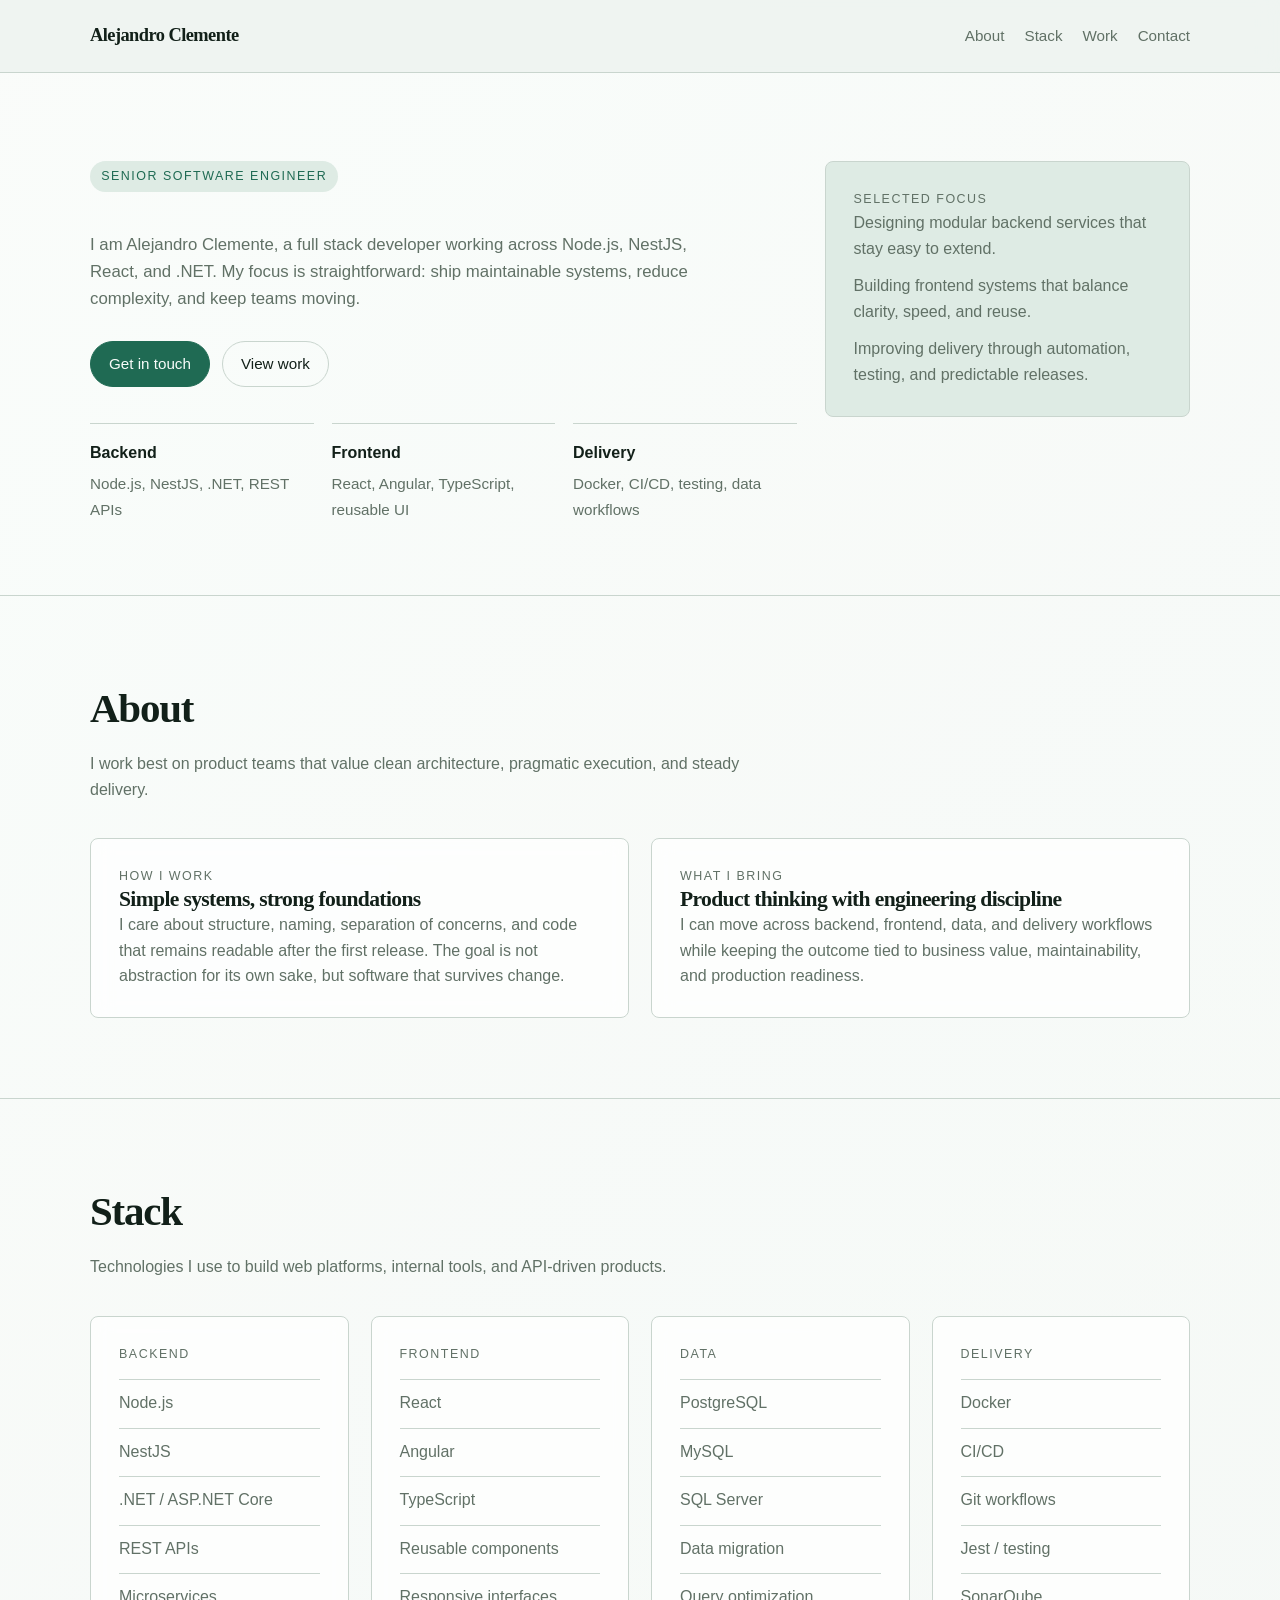
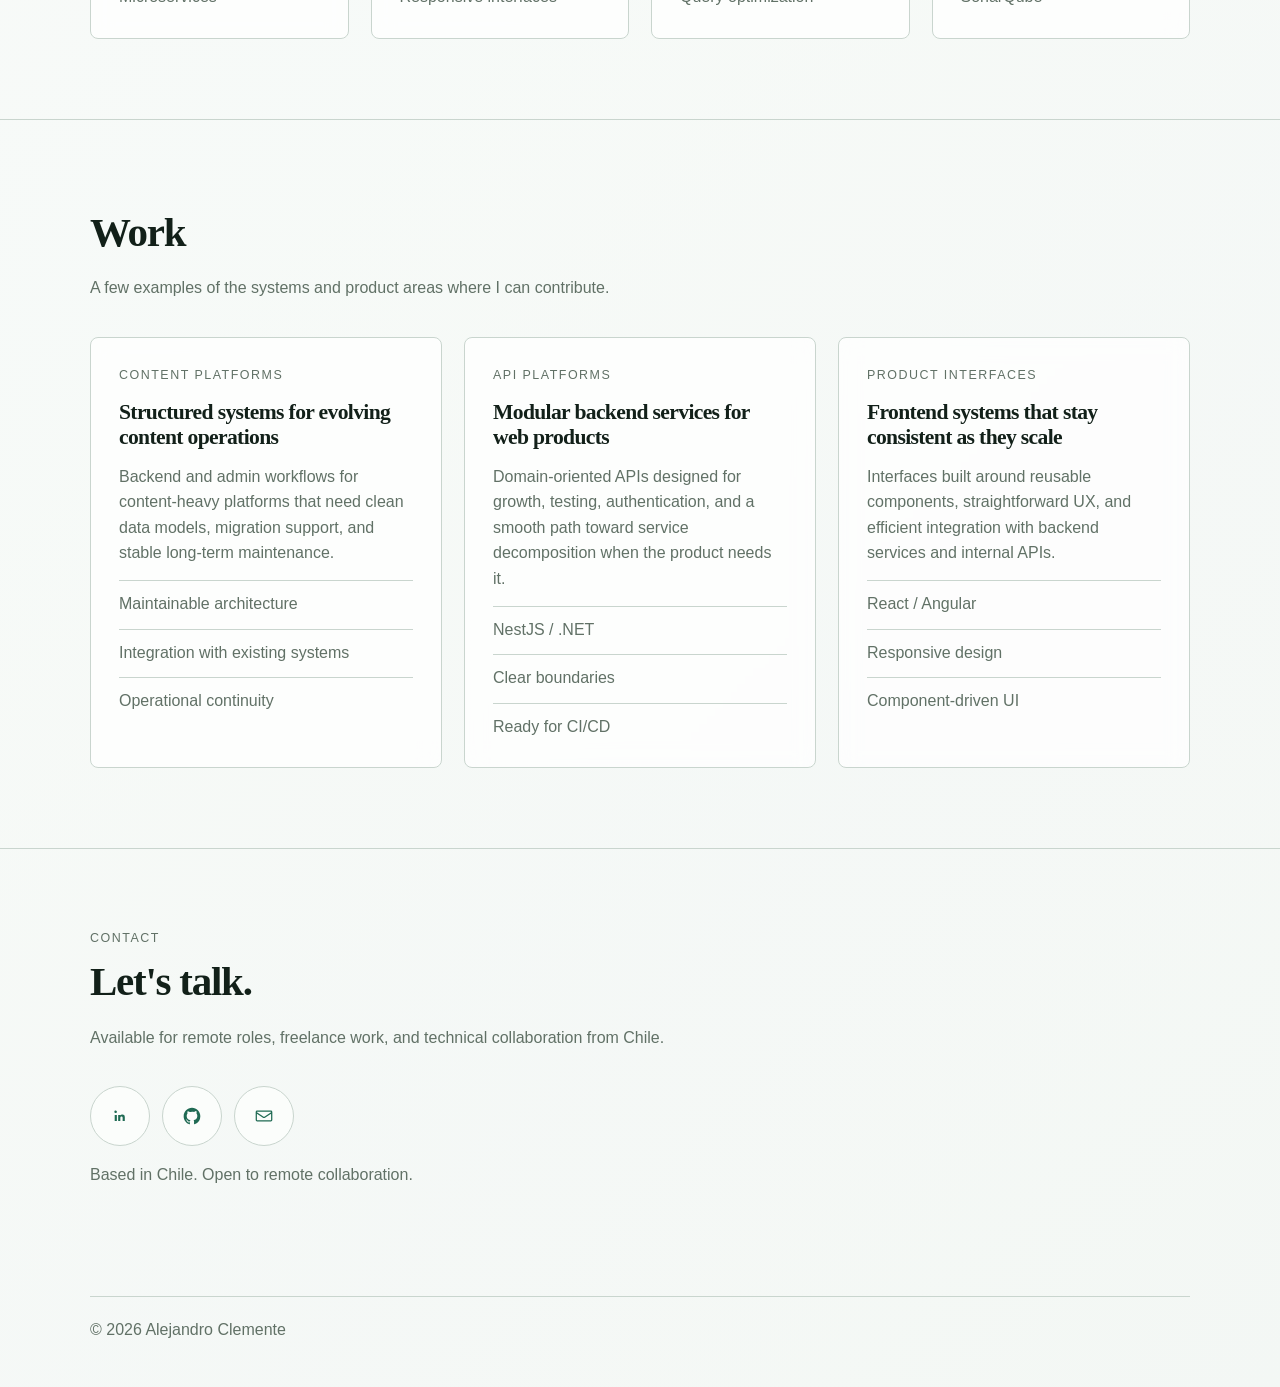
==== docs/index.html @ 07c8d9b3 "minimal icons updated" ====
<!DOCTYPE html>
<html lang="en">

<head>
    <meta charset="UTF-8" />
    <meta name="viewport" content="width=device-width, initial-scale=1.0" />
    <title>Alejandro Clemente | Senior Software Engineer</title>
    <meta name="description" content="Portfolio of Alejandro Clemente." />
    <link rel="stylesheet" href="styles.css">
</head>

<body>
    <header>
        <div class="container nav">
            <a href="#" class="logo" id="site-logo">Alejandro Clemente</a>
            <nav class="nav-links" aria-label="Primary" id="site-nav"></nav>
        </div>
    </header>

    <main id="app" aria-live="polite">
        <section class="hero">
            <div class="container hero-wrap">
                <div class="hero-copy">
                    <p class="tag" id="hero-eyebrow"></p>
                    <h1 id="hero-title"></h1>
                    <p class="hero-text" id="hero-description"></p>
                    <div class="hero-actions" id="hero-actions"></div>
                    <div class="hero-stats" aria-label="Core areas" id="hero-stats"></div>
                </div>

                <aside class="card hero-card">
                    <p class="eyebrow" id="hero-focus-eyebrow"></p>
                    <ul class="hero-list" id="hero-focus-list"></ul>
                </aside>
            </div>
        </section>

        <section id="about" class="section">
            <div class="container">
                <h2 class="section-title" data-bind="about.title"></h2>
                <p class="section-subtitle" data-bind="about.subtitle"></p>
                <div class="grid about-grid" id="about-cards"></div>
            </div>
        </section>

        <section id="stack" class="section">
            <div class="container">
                <h2 class="section-title" data-bind="stack.title"></h2>
                <p class="section-subtitle" data-bind="stack.subtitle"></p>
                <div class="grid skills-grid" id="stack-categories"></div>
            </div>
        </section>

        <section id="work" class="section">
            <div class="container">
                <h2 class="section-title" data-bind="work.title"></h2>
                <p class="section-subtitle" data-bind="work.subtitle"></p>
                <div class="grid projects-grid" id="work-projects"></div>
            </div>
        </section>

        <section id="contact" class="section contact-section">
            <div class="container">
                <div class="contact-shell">
                    <p class="eyebrow" data-bind="contact.eyebrow"></p>
                    <h2 class="section-title" data-bind="contact.title"></h2>
                    <p class="section-subtitle" data-bind="contact.subtitle"></p>
                    <div class="contact-links" aria-label="Contact links" id="contact-links"></div>
                    <p class="contact-note" data-bind="contact.note"></p>
                </div>
            </div>
        </section>
    </main>

    <footer>
        <div class="container footer-wrap" id="site-footer"></div>
    </footer>

    <template id="nav-link-template">
        <a></a>
    </template>

    <template id="hero-action-template">
        <a class="btn"></a>
    </template>

    <template id="hero-stat-template">
        <div class="stat">
            <strong></strong>
            <span></span>
        </div>
    </template>

    <template id="about-card-template">
        <article class="card">
            <p class="eyebrow"></p>
            <h3></h3>
            <p></p>
        </article>
    </template>

    <template id="skill-card-template">
        <article class="card skill-card">
            <p class="eyebrow"></p>
            <ul class="skill-list"></ul>
        </article>
    </template>

    <template id="project-card-template">
        <article class="card project-card">
            <p class="project-meta"></p>
            <h3></h3>
            <p class="project-description"></p>
            <ul class="project-list"></ul>
        </article>
    </template>

    <template id="contact-link-template">
        <a class="contact-link">
            <span class="contact-icon" aria-hidden="true"></span>
        </a>
    </template>

    <noscript>
        <div class="container no-js-message">
            JavaScript is required to render this site.
        </div>
    </noscript>

    <script type="module" src="script.js"></script>
</body>

</html>
---- docs/styles.css ----
:root {
    --bg: #edf3ef;
    --surface: rgba(255, 255, 255, 0.74);
    --surface-strong: #fbfdfb;
    --line: #c9d5ce;
    --text: #122019;
    --muted: #617166;
    --accent: #1f6a53;
    --accent-soft: #deebe4;
    --max-width: 1100px;
    --radius: 8px;
}

* {
    box-sizing: border-box;
    margin: 0;
    padding: 0;
}

html {
    scroll-behavior: smooth;
}

body {
    font-family: "Avenir Next", "Helvetica Neue", Helvetica, sans-serif;
    background:
        linear-gradient(180deg, rgba(255, 255, 255, 0.35), rgba(255, 255, 255, 0.35)),
        linear-gradient(135deg, #f7fbf8 0%, var(--bg) 100%);
    color: var(--text);
    line-height: 1.6;
}

h1,
h2,
h3,
.logo {
    font-family: "Iowan Old Style", "Palatino Linotype", "Book Antiqua", serif;
    font-weight: 600;
    letter-spacing: -0.03em;
}

a {
    color: inherit;
    text-decoration: none;
}

noscript {
    display: block;
}

.container {
    width: min(92%, var(--max-width));
    margin: 0 auto;
}

.section {
    padding: 80px 0;
    border-top: 1px solid var(--line);
}

.section-title {
    font-size: clamp(2rem, 3.2vw, 3rem);
    margin-bottom: 10px;
}

.section-subtitle {
    max-width: 680px;
    color: var(--muted);
    margin-bottom: 36px;
}

.eyebrow,
.tag,
.project-meta {
    color: var(--muted);
    font-size: 0.78rem;
    letter-spacing: 0.12em;
    text-transform: uppercase;
}

.tag {
    display: inline-block;
    margin-bottom: 18px;
    padding: 0.35rem 0.7rem;
    border-radius: 999px;
    background: var(--accent-soft);
    color: var(--accent);
}

.btn {
    display: inline-flex;
    align-items: center;
    justify-content: center;
    min-height: 46px;
    padding: 0 18px;
    border: 1px solid var(--line);
    border-radius: 999px;
    font-size: 0.95rem;
    transition: background-color 0.2s ease, border-color 0.2s ease, color 0.2s ease;
}

.btn-primary {
    background: var(--accent);
    border-color: var(--accent);
    color: #f8fcfa;
}

.btn-primary:hover {
    background: #174f3e;
    border-color: #174f3e;
}

.btn-secondary {
    background: transparent;
    color: var(--text);
}

.btn-secondary:hover {
    background: var(--accent-soft);
    border-color: var(--accent-soft);
}

.grid {
    display: grid;
    gap: 22px;
}

.card {
    background: var(--surface);
    border: 1px solid var(--line);
    border-radius: var(--radius);
    padding: 28px;
    backdrop-filter: blur(10px);
}

header {
    position: sticky;
    top: 0;
    z-index: 10;
    background: rgba(237, 243, 239, 0.88);
    border-bottom: 1px solid var(--line);
    backdrop-filter: blur(10px);
}

.nav {
    display: flex;
    align-items: center;
    justify-content: space-between;
    min-height: 72px;
    gap: 24px;
}

.logo {
    font-size: 1.15rem;
}

.nav-links {
    display: flex;
    flex-wrap: wrap;
    gap: 20px;
}

.nav-links a {
    color: var(--muted);
    font-size: 0.95rem;
}

.nav-links a:hover {
    color: var(--accent);
}

.hero {
    padding: 88px 0 72px;
}

.hero-wrap {
    display: grid;
    grid-template-columns: minmax(0, 1.45fr) minmax(280px, 0.75fr);
    gap: 28px;
    align-items: start;
}

.hero h1 {
    max-width: 10ch;
    font-size: clamp(3rem, 7vw, 5.8rem);
    line-height: 0.96;
    margin-bottom: 22px;
}

.hero-text {
    max-width: 640px;
    color: var(--muted);
    font-size: 1.05rem;
    margin-bottom: 28px;
}

.hero-actions {
    display: flex;
    flex-wrap: wrap;
    gap: 12px;
    margin-bottom: 36px;
}

.hero-stats {
    display: grid;
    grid-template-columns: repeat(3, minmax(0, 1fr));
    gap: 18px;
}

.stat {
    padding-top: 16px;
    border-top: 1px solid var(--line);
}

.stat strong {
    display: block;
    margin-bottom: 6px;
    font-size: 1rem;
    font-weight: 600;
}

.stat span {
    color: var(--muted);
    font-size: 0.95rem;
}

.hero-card {
    background: var(--accent-soft);
}

.hero-list,
.skill-list,
.project-list {
    list-style: none;
    display: grid;
    gap: 12px;
}

.hero-list li,
.skill-list li,
.project-list li {
    color: var(--muted);
}

.about-grid {
    grid-template-columns: repeat(2, minmax(0, 1fr));
}

.skills-grid {
    grid-template-columns: repeat(4, minmax(0, 1fr));
}

.projects-grid {
    grid-template-columns: repeat(3, minmax(0, 1fr));
}

.skill-card,
.project-card {
    display: grid;
    align-content: start;
    gap: 14px;
}

.skill-list li,
.project-list li {
    padding-top: 10px;
    border-top: 1px solid var(--line);
}

.project-meta {
    color: var(--accent);
}

.project-card h3,
.about-grid h3 {
    font-size: 1.35rem;
    line-height: 1.15;
}

.project-card p,
.about-grid p:not(.eyebrow) {
    color: var(--muted);
}

.contact-shell {
    max-width: 100%;
}

.contact-links {
    display: flex;
    flex-wrap: wrap;
    gap: 12px;
}

.contact-link {
    display: inline-flex;
    align-items: center;
    justify-content: center;
    width: 60px;
    height: 60px;
    background: var(--surface-strong);
    border: 1px solid var(--line);
    border-radius: 999px;
    transition: border-color 0.2s ease, background-color 0.2s ease, transform 0.2s ease;
}

.contact-link:hover {
    border-color: var(--accent);
    background: #f6fbf8;
    transform: translateY(-1px);
}

.contact-icon {
    display: grid;
    place-items: center;
    width: 100%;
    height: 100%;
    border-radius: 50%;
    color: var(--accent);
}

.contact-icon svg {
    width: 20px;
    height: 20px;
    fill: currentColor;
}

.contact-note {
    margin-top: 16px;
    color: var(--muted);
}

.load-error,
.no-js-message {
    padding: 32px 0;
    color: var(--muted);
}

.load-error h1 {
    font-size: clamp(2rem, 4vw, 3rem);
    margin: 10px 0 12px;
}

footer {
    padding: 28px 0 44px;
    color: var(--muted);
}

.footer-wrap {
    display: flex;
    justify-content: space-between;
    gap: 16px;
    flex-wrap: wrap;
    border-top: 1px solid var(--line);
    padding-top: 20px;
}

@media (max-width: 980px) {
    .hero-wrap,
    .about-grid,
    .skills-grid,
    .projects-grid {
        grid-template-columns: 1fr;
    }

    .hero h1 {
        max-width: 12ch;
    }
}

@media (max-width: 720px) {
    .nav {
        min-height: auto;
        padding: 16px 0;
        flex-direction: column;
        align-items: flex-start;
    }

    .hero {
        padding-top: 64px;
    }

    .hero-stats {
        grid-template-columns: 1fr;
    }

    .section {
        padding: 64px 0;
    }

    .contact-link {
        width: 54px;
        height: 54px;
    }

    .contact-icon {
        width: 100%;
        height: 100%;
    }

}
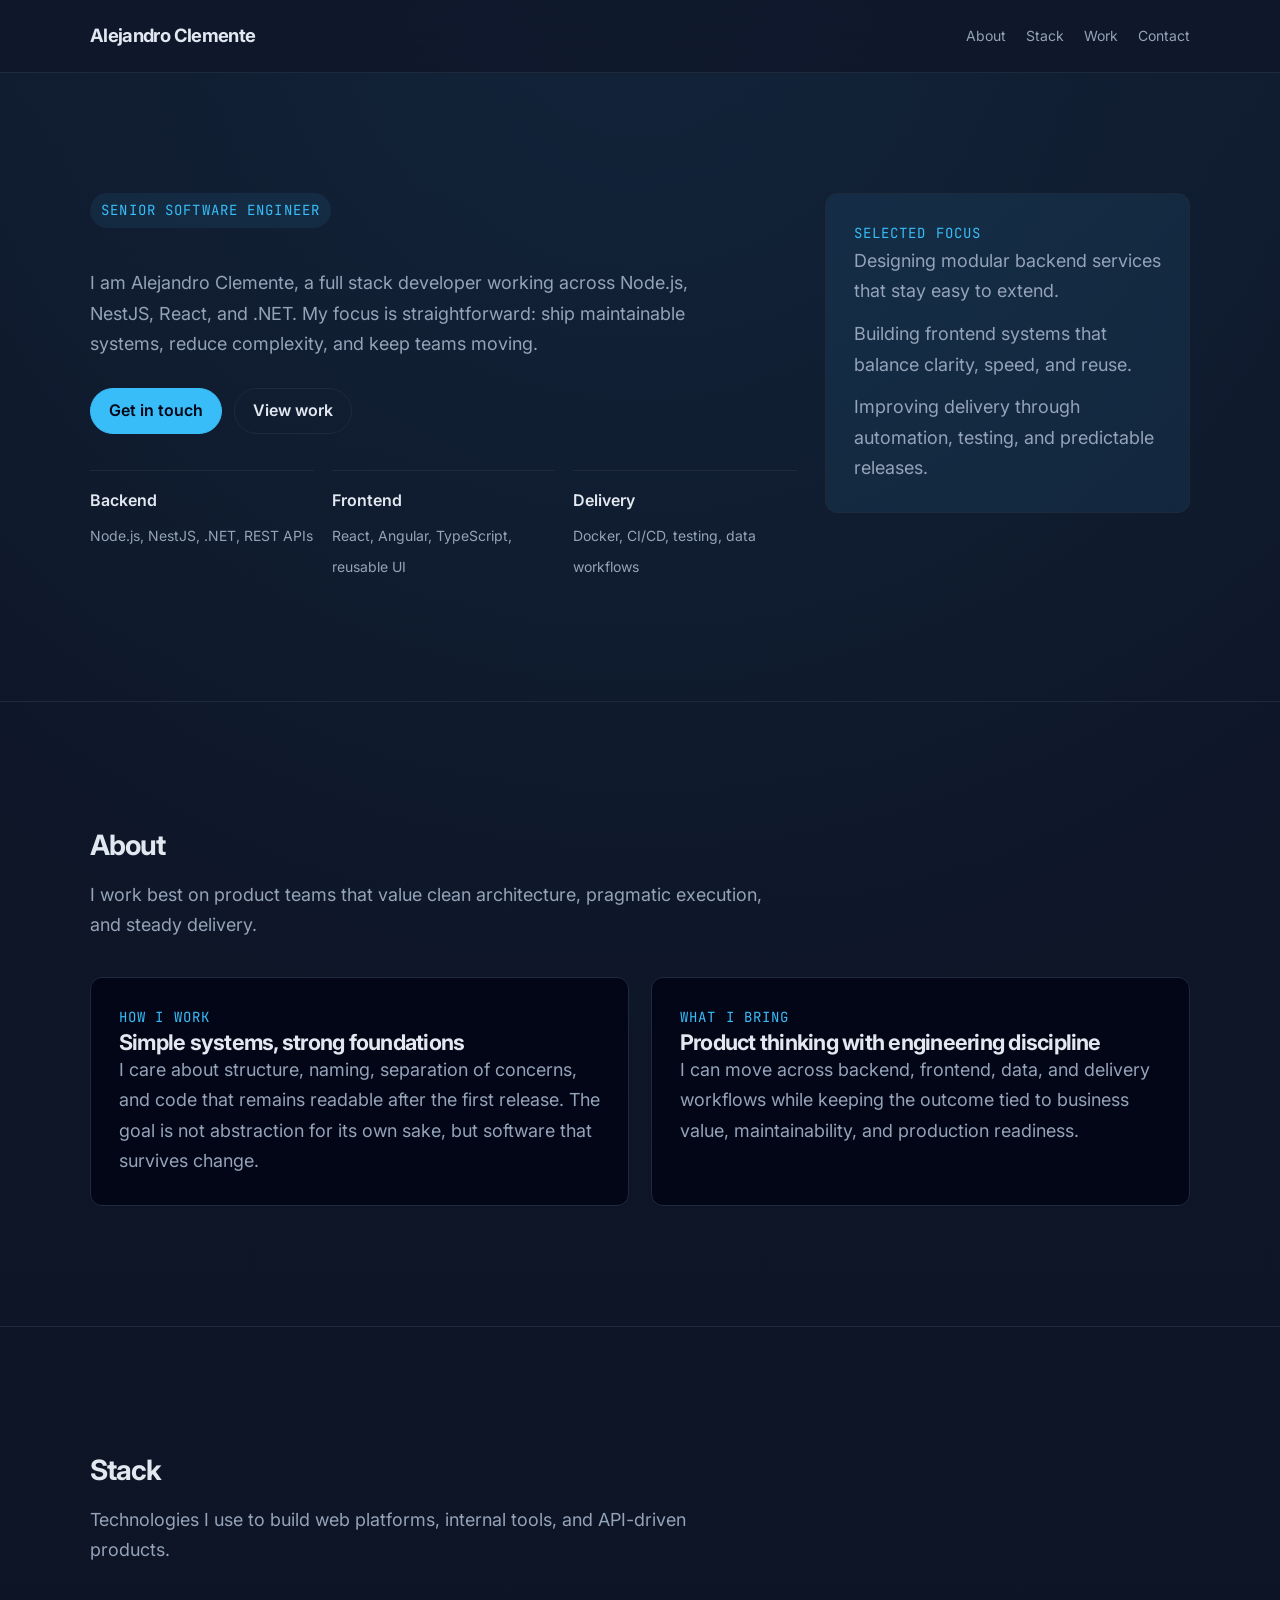
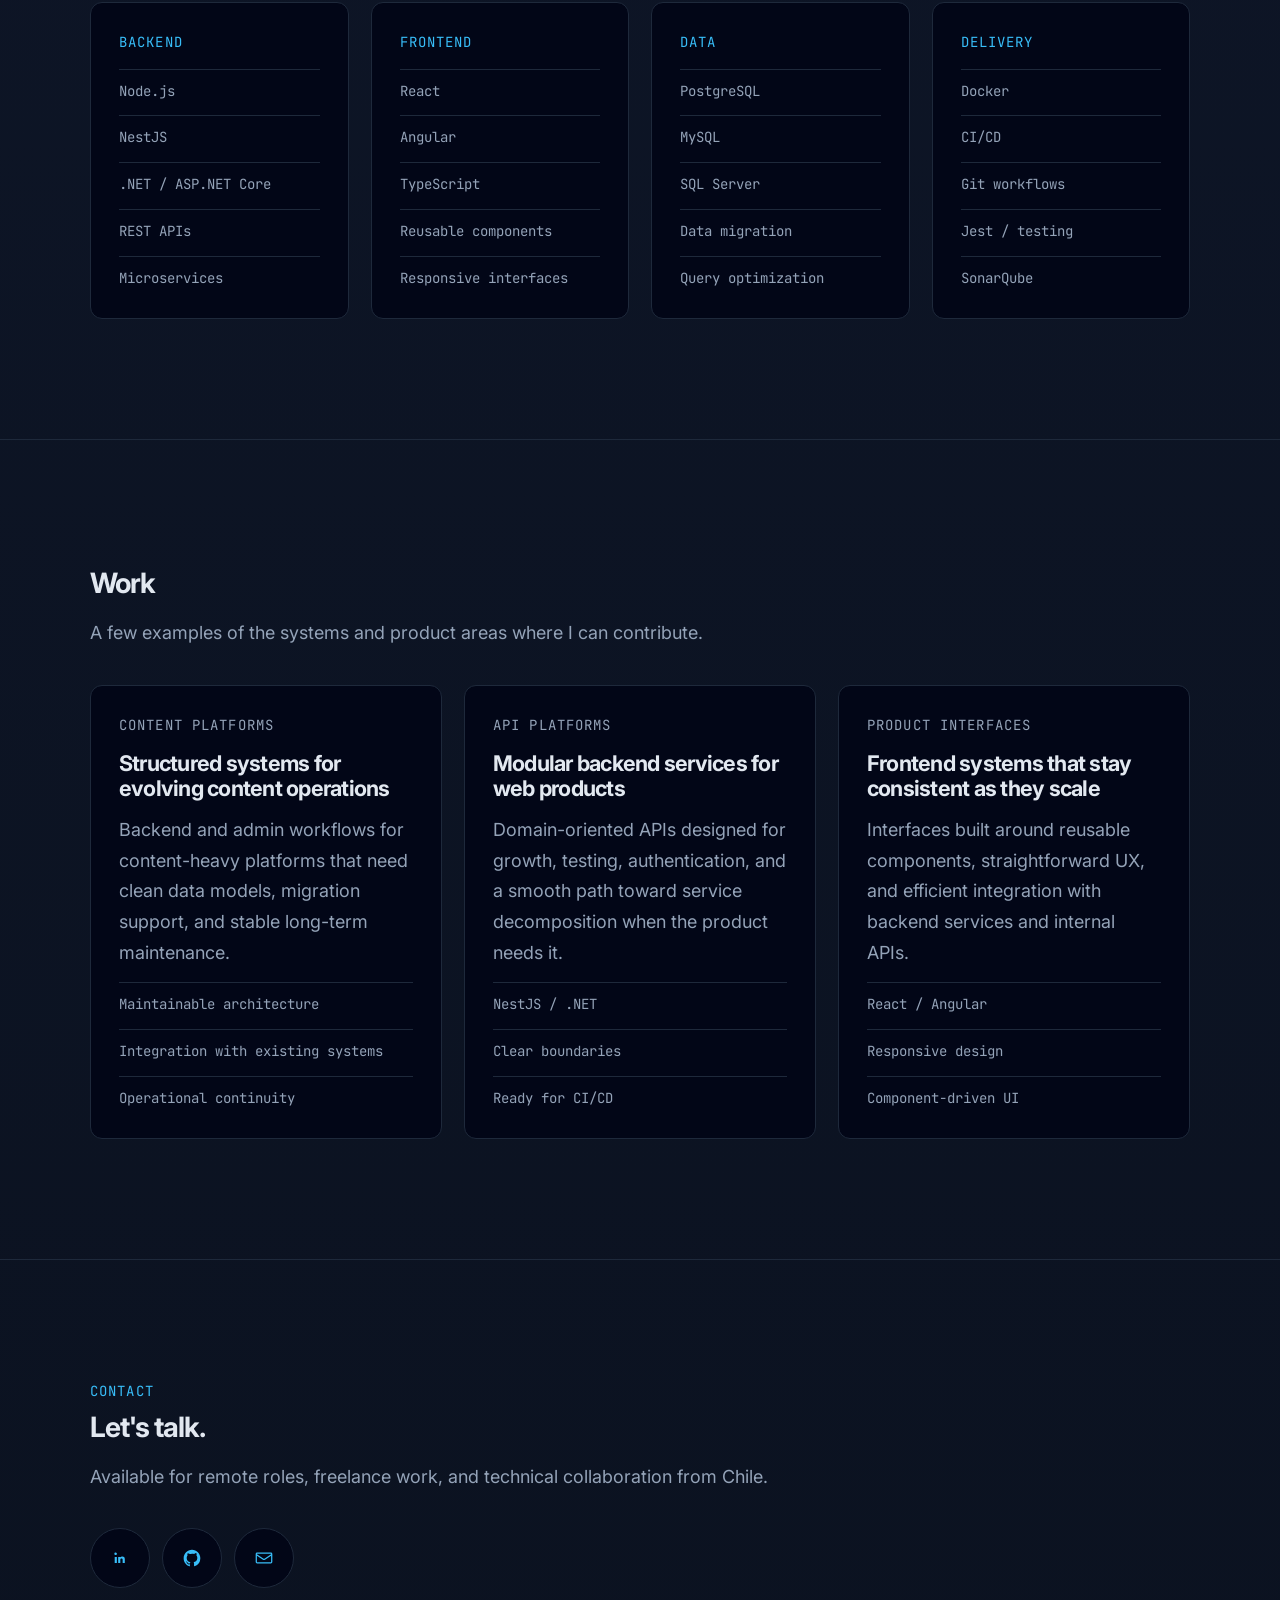
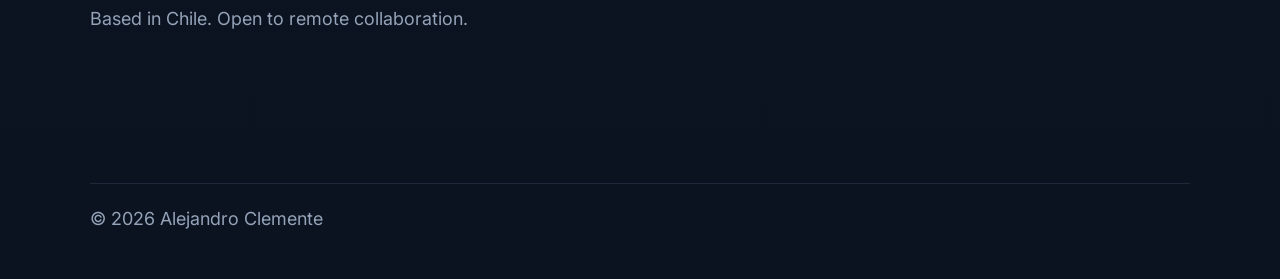
==== commit fcbe1d03: "styles changed" ====
--- a/docs/index.html
+++ b/docs/index.html
@@ -6,6 +6,11 @@
     <meta name="viewport" content="width=device-width, initial-scale=1.0" />
     <title>Alejandro Clemente | Senior Software Engineer</title>
     <meta name="description" content="Portfolio of Alejandro Clemente." />
+    <link rel="preconnect" href="https://fonts.googleapis.com">
+    <link rel="preconnect" href="https://fonts.gstatic.com" crossorigin>
+    <link
+        href="https://fonts.googleapis.com/css2?family=Inter:wght@400;500;600;700;800&family=JetBrains+Mono:wght@400;500;600&display=swap"
+        rel="stylesheet">
     <link rel="stylesheet" href="styles.css">
 </head>
 
--- a/docs/styles.css
+++ b/docs/styles.css
@@ -1,14 +1,14 @@
 :root {
-    --bg: #edf3ef;
-    --surface: rgba(255, 255, 255, 0.74);
-    --surface-strong: #fbfdfb;
-    --line: #c9d5ce;
-    --text: #122019;
-    --muted: #617166;
-    --accent: #1f6a53;
-    --accent-soft: #deebe4;
+    --bg: #0f172a;
+    --surface: #020617;
+    --surface-strong: #020617;
+    --line: #1e293b;
+    --text: #e2e8f0;
+    --muted: #94a3b8;
+    --accent: #38bdf8;
+    --accent-soft: rgba(56, 189, 248, 0.08);
     --max-width: 1100px;
-    --radius: 8px;
+    --radius: 12px;
 }
 
 * {
@@ -22,21 +22,24 @@
 }
 
 body {
-    font-family: "Avenir Next", "Helvetica Neue", Helvetica, sans-serif;
+    font-family: "Inter", sans-serif;
     background:
-        linear-gradient(180deg, rgba(255, 255, 255, 0.35), rgba(255, 255, 255, 0.35)),
-        linear-gradient(135deg, #f7fbf8 0%, var(--bg) 100%);
+        radial-gradient(circle at top, rgba(56, 189, 248, 0.08), transparent 30%),
+        linear-gradient(180deg, #0f172a 0%, #0b1220 100%);
     color: var(--text);
-    line-height: 1.6;
+    font-size: 18px;
+    line-height: 1.7;
+    -webkit-font-smoothing: antialiased;
+    text-rendering: optimizeLegibility;
 }
 
 h1,
 h2,
 h3,
 .logo {
-    font-family: "Iowan Old Style", "Palatino Linotype", "Book Antiqua", serif;
-    font-weight: 600;
-    letter-spacing: -0.03em;
+    font-family: "Inter", sans-serif;
+    font-weight: 700;
+    letter-spacing: -0.035em;
 }
 
 a {
@@ -54,12 +57,12 @@
 }
 
 .section {
-    padding: 80px 0;
+    padding: 120px 0;
     border-top: 1px solid var(--line);
 }
 
 .section-title {
-    font-size: clamp(2rem, 3.2vw, 3rem);
+    font-size: 28px;
     margin-bottom: 10px;
 }
 
@@ -72,9 +75,10 @@
 .eyebrow,
 .tag,
 .project-meta {
-    color: var(--muted);
-    font-size: 0.78rem;
-    letter-spacing: 0.12em;
+    font-family: "JetBrains Mono", monospace;
+    color: var(--accent);
+    font-size: 14px;
+    letter-spacing: 0.08em;
     text-transform: uppercase;
 }
 
@@ -95,19 +99,24 @@
     padding: 0 18px;
     border: 1px solid var(--line);
     border-radius: 999px;
-    font-size: 0.95rem;
-    transition: background-color 0.2s ease, border-color 0.2s ease, color 0.2s ease;
+    font-size: 16px;
+    font-weight: 600;
+    transition: transform 0.2s ease, background-color 0.2s ease, border-color 0.2s ease, color 0.2s ease;
+}
+
+.btn:hover {
+    transform: translateY(-1px);
 }
 
 .btn-primary {
     background: var(--accent);
     border-color: var(--accent);
-    color: #f8fcfa;
+    color: #020617;
 }
 
 .btn-primary:hover {
-    background: #174f3e;
-    border-color: #174f3e;
+    background: #67cff9;
+    border-color: #67cff9;
 }
 
 .btn-secondary {
@@ -116,8 +125,8 @@
 }
 
 .btn-secondary:hover {
-    background: var(--accent-soft);
-    border-color: var(--accent-soft);
+    border-color: var(--accent);
+    color: var(--accent);
 }
 
 .grid {
@@ -130,16 +139,21 @@
     border: 1px solid var(--line);
     border-radius: var(--radius);
     padding: 28px;
-    backdrop-filter: blur(10px);
+    transition: transform 0.2s ease, border-color 0.2s ease, background-color 0.2s ease;
+}
+
+.card:hover {
+    transform: translateY(-2px);
+    border-color: var(--accent);
 }
 
 header {
     position: sticky;
     top: 0;
     z-index: 10;
-    background: rgba(237, 243, 239, 0.88);
+    background: rgba(15, 23, 42, 0.8);
     border-bottom: 1px solid var(--line);
-    backdrop-filter: blur(10px);
+    backdrop-filter: blur(16px);
 }
 
 .nav {
@@ -162,15 +176,15 @@
 
 .nav-links a {
     color: var(--muted);
-    font-size: 0.95rem;
+    font-size: 14px;
 }
 
 .nav-links a:hover {
-    color: var(--accent);
+    color: var(--text);
 }
 
 .hero {
-    padding: 88px 0 72px;
+    padding: 120px 0;
 }
 
 .hero-wrap {
@@ -182,15 +196,15 @@
 
 .hero h1 {
     max-width: 10ch;
-    font-size: clamp(3rem, 7vw, 5.8rem);
-    line-height: 0.96;
+    font-size: 48px;
+    line-height: 1;
     margin-bottom: 22px;
 }
 
 .hero-text {
     max-width: 640px;
     color: var(--muted);
-    font-size: 1.05rem;
+    font-size: 18px;
     margin-bottom: 28px;
 }
 
@@ -221,7 +235,7 @@
 
 .stat span {
     color: var(--muted);
-    font-size: 0.95rem;
+    font-size: 14px;
 }
 
 .hero-card {
@@ -265,6 +279,8 @@
 .project-list li {
     padding-top: 10px;
     border-top: 1px solid var(--line);
+    font-family: "JetBrains Mono", monospace;
+    font-size: 14px;
 }
 
 .project-meta {
@@ -301,12 +317,12 @@
     background: var(--surface-strong);
     border: 1px solid var(--line);
     border-radius: 999px;
-    transition: border-color 0.2s ease, background-color 0.2s ease, transform 0.2s ease;
+    transition: border-color 0.2s ease, background-color 0.2s ease, transform 0.2s ease, color 0.2s ease;
 }
 
 .contact-link:hover {
     border-color: var(--accent);
-    background: #f6fbf8;
+    background: rgba(11, 18, 32, 0.98);
     transform: translateY(-1px);
 }
 
@@ -385,7 +401,7 @@
     }
 
     .section {
-        padding: 64px 0;
+        padding: 88px 0;
     }
 
     .contact-link {
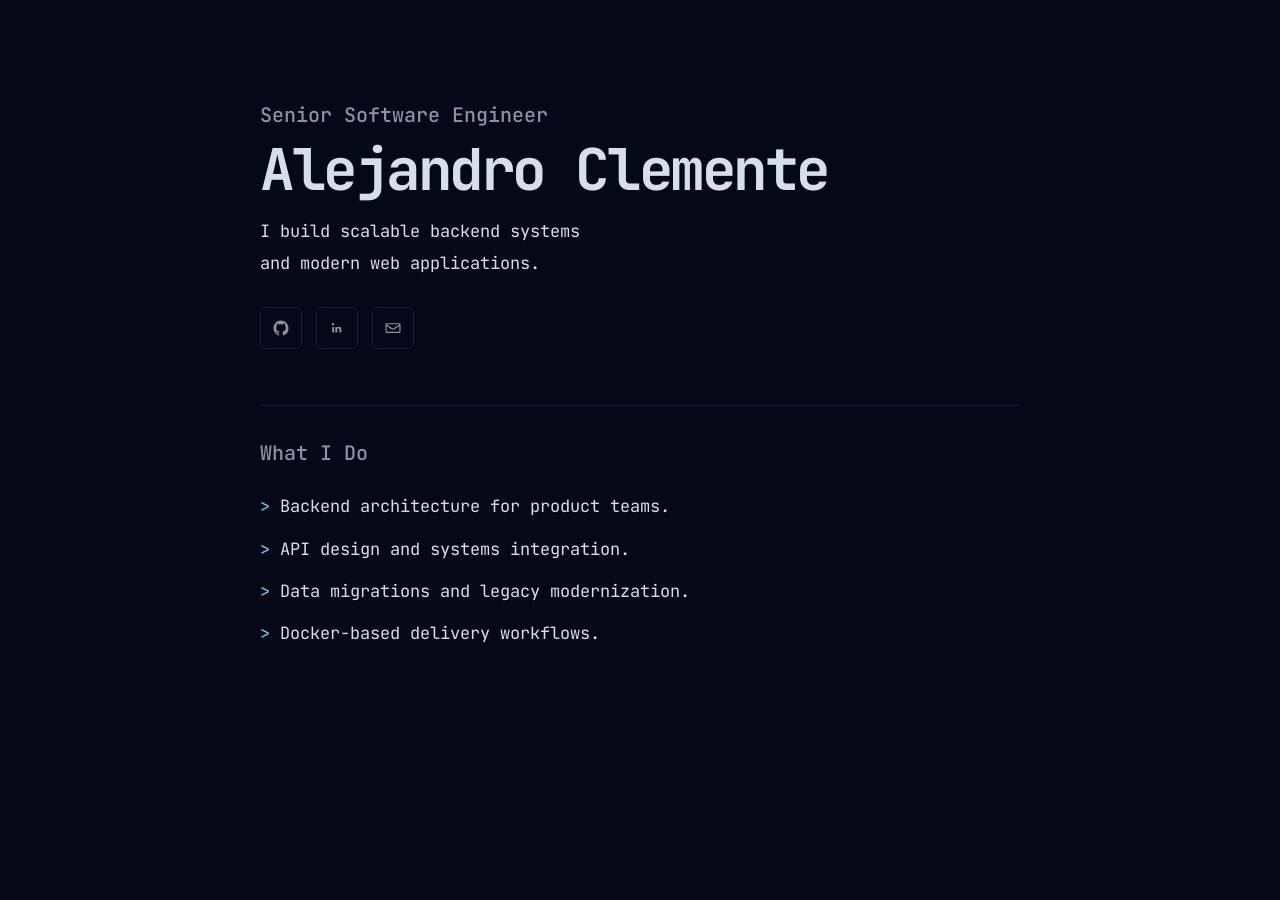
==== commit 1ce44b5f: "format changed" ====
--- a/docs/index.html
+++ b/docs/index.html
@@ -5,131 +5,42 @@
     <meta charset="UTF-8" />
     <meta name="viewport" content="width=device-width, initial-scale=1.0" />
     <title>Alejandro Clemente | Senior Software Engineer</title>
-    <meta name="description" content="Portfolio of Alejandro Clemente." />
+    <meta name="description" content="Senior software engineer focused on scalable backend systems and modern web applications." />
     <link rel="preconnect" href="https://fonts.googleapis.com">
     <link rel="preconnect" href="https://fonts.gstatic.com" crossorigin>
-    <link
-        href="https://fonts.googleapis.com/css2?family=Inter:wght@400;500;600;700;800&family=JetBrains+Mono:wght@400;500;600&display=swap"
-        rel="stylesheet">
+    <link href="https://fonts.googleapis.com/css2?family=JetBrains+Mono:wght@400;500;700&display=swap" rel="stylesheet">
     <link rel="stylesheet" href="styles.css">
 </head>
 
 <body>
-    <header>
-        <div class="container nav">
-            <a href="#" class="logo" id="site-logo">Alejandro Clemente</a>
-            <nav class="nav-links" aria-label="Primary" id="site-nav"></nav>
-        </div>
-    </header>
-
-    <main id="app" aria-live="polite">
+    <main class="page" id="app">
         <section class="hero">
-            <div class="container hero-wrap">
-                <div class="hero-copy">
-                    <p class="tag" id="hero-eyebrow"></p>
-                    <h1 id="hero-title"></h1>
-                    <p class="hero-text" id="hero-description"></p>
-                    <div class="hero-actions" id="hero-actions"></div>
-                    <div class="hero-stats" aria-label="Core areas" id="hero-stats"></div>
-                </div>
-
-                <aside class="card hero-card">
-                    <p class="eyebrow" id="hero-focus-eyebrow"></p>
-                    <ul class="hero-list" id="hero-focus-list"></ul>
-                </aside>
-            </div>
+            <p class="hero-role" id="hero-role"></p>
+            <h1 class="hero-name" id="hero-name"></h1>
+            <p class="hero-summary" id="hero-summary"></p>
+            <nav class="hero-links" aria-label="Primary links" id="hero-links"></nav>
         </section>
 
-        <section id="about" class="section">
-            <div class="container">
-                <h2 class="section-title" data-bind="about.title"></h2>
-                <p class="section-subtitle" data-bind="about.subtitle"></p>
-                <div class="grid about-grid" id="about-cards"></div>
-            </div>
-        </section>
-
-        <section id="stack" class="section">
-            <div class="container">
-                <h2 class="section-title" data-bind="stack.title"></h2>
-                <p class="section-subtitle" data-bind="stack.subtitle"></p>
-                <div class="grid skills-grid" id="stack-categories"></div>
-            </div>
-        </section>
-
-        <section id="work" class="section">
-            <div class="container">
-                <h2 class="section-title" data-bind="work.title"></h2>
-                <p class="section-subtitle" data-bind="work.subtitle"></p>
-                <div class="grid projects-grid" id="work-projects"></div>
-            </div>
-        </section>
-
-        <section id="contact" class="section contact-section">
-            <div class="container">
-                <div class="contact-shell">
-                    <p class="eyebrow" data-bind="contact.eyebrow"></p>
-                    <h2 class="section-title" data-bind="contact.title"></h2>
-                    <p class="section-subtitle" data-bind="contact.subtitle"></p>
-                    <div class="contact-links" aria-label="Contact links" id="contact-links"></div>
-                    <p class="contact-note" data-bind="contact.note"></p>
-                </div>
-            </div>
+        <section class="section">
+            <h2 class="section-title" id="what-i-do-title"></h2>
+            <ul class="plain-list" id="what-i-do-list"></ul>
         </section>
     </main>
 
-    <footer>
-        <div class="container footer-wrap" id="site-footer"></div>
-    </footer>
-
-    <template id="nav-link-template">
-        <a></a>
-    </template>
-
-    <template id="hero-action-template">
-        <a class="btn"></a>
-    </template>
-
-    <template id="hero-stat-template">
-        <div class="stat">
-            <strong></strong>
-            <span></span>
-        </div>
-    </template>
-
-    <template id="about-card-template">
-        <article class="card">
-            <p class="eyebrow"></p>
-            <h3></h3>
-            <p></p>
-        </article>
-    </template>
-
-    <template id="skill-card-template">
-        <article class="card skill-card">
-            <p class="eyebrow"></p>
-            <ul class="skill-list"></ul>
-        </article>
-    </template>
-
-    <template id="project-card-template">
-        <article class="card project-card">
-            <p class="project-meta"></p>
-            <h3></h3>
-            <p class="project-description"></p>
-            <ul class="project-list"></ul>
-        </article>
-    </template>
-
-    <template id="contact-link-template">
-        <a class="contact-link">
-            <span class="contact-icon" aria-hidden="true"></span>
+    <template id="icon-link-template">
+        <a class="icon-link" aria-label="">
+            <span class="icon-link-mark" aria-hidden="true"></span>
         </a>
     </template>
 
+    <template id="list-item-template">
+        <li></li>
+    </template>
+
     <noscript>
-        <div class="container no-js-message">
-            JavaScript is required to render this site.
-        </div>
+        <main class="page">
+            <p>JavaScript is required to render this site.</p>
+        </main>
     </noscript>
 
     <script type="module" src="script.js"></script>
--- a/docs/styles.css
+++ b/docs/styles.css
@@ -1,14 +1,10 @@
 :root {
-    --bg: #0f172a;
-    --surface: #020617;
-    --surface-strong: #020617;
-    --line: #1e293b;
-    --text: #e2e8f0;
-    --muted: #94a3b8;
-    --accent: #38bdf8;
-    --accent-soft: rgba(56, 189, 248, 0.08);
-    --max-width: 1100px;
-    --radius: 12px;
+    --bg: #050816;
+    --text: #d6deeb;
+    --muted: #8a94a6;
+    --line: #1a2233;
+    --accent: #7dd3fc;
+    --max-width: 760px;
 }
 
 * {
@@ -22,24 +18,13 @@
 }
 
 body {
-    font-family: "Inter", sans-serif;
-    background:
-        radial-gradient(circle at top, rgba(56, 189, 248, 0.08), transparent 30%),
-        linear-gradient(180deg, #0f172a 0%, #0b1220 100%);
+    background: var(--bg);
     color: var(--text);
-    font-size: 18px;
-    line-height: 1.7;
+    font-family: "JetBrains Mono", monospace;
+    font-size: 17px;
+    line-height: 1.9;
     -webkit-font-smoothing: antialiased;
     text-rendering: optimizeLegibility;
-}
-
-h1,
-h2,
-h3,
-.logo {
-    font-family: "Inter", sans-serif;
-    font-weight: 700;
-    letter-spacing: -0.035em;
 }
 
 a {
@@ -47,371 +32,110 @@
     text-decoration: none;
 }
 
-noscript {
+svg {
     display: block;
 }
 
-.container {
+.page {
     width: min(92%, var(--max-width));
     margin: 0 auto;
+    padding: 96px 0 120px;
 }
 
+.hero,
 .section {
-    padding: 120px 0;
-    border-top: 1px solid var(--line);
+    padding-bottom: 56px;
 }
 
+.hero-role,
 .section-title {
-    font-size: 28px;
-    margin-bottom: 10px;
+    color: var(--muted);
+    font-size: 20px;
+    font-weight: 500;
 }
 
-.section-subtitle {
-    max-width: 680px;
-    color: var(--muted);
-    margin-bottom: 36px;
+.hero-name {
+    margin-top: 8px;
+    font-size: clamp(2.2rem, 6vw, 3.6rem);
+    line-height: 0.95;
+    letter-spacing: -0.06em;
 }
 
-.eyebrow,
-.tag,
-.project-meta {
-    font-family: "JetBrains Mono", monospace;
-    color: var(--accent);
-    font-size: 14px;
-    letter-spacing: 0.08em;
-    text-transform: uppercase;
+.hero-summary {
+    margin-top: 18px;
+    max-width: 32ch;
+    color: var(--text);
 }
 
-.tag {
-    display: inline-block;
-    margin-bottom: 18px;
-    padding: 0.35rem 0.7rem;
-    border-radius: 999px;
-    background: var(--accent-soft);
-    color: var(--accent);
+.hero-links {
+    display: flex;
+    gap: 14px;
+    margin-top: 28px;
 }
 
-.btn {
+.icon-link {
     display: inline-flex;
     align-items: center;
     justify-content: center;
-    min-height: 46px;
-    padding: 0 18px;
+    width: 42px;
+    height: 42px;
     border: 1px solid var(--line);
-    border-radius: 999px;
-    font-size: 16px;
-    font-weight: 600;
-    transition: transform 0.2s ease, background-color 0.2s ease, border-color 0.2s ease, color 0.2s ease;
+    border-radius: 6px;
+    color: var(--muted);
+    transition: border-color 0.2s ease, color 0.2s ease, transform 0.2s ease;
 }
 
-.btn:hover {
+.icon-link:hover {
+    color: var(--accent);
+    border-color: var(--accent);
     transform: translateY(-1px);
 }
 
-.btn-primary {
-    background: var(--accent);
-    border-color: var(--accent);
-    color: #020617;
-}
-
-.btn-primary:hover {
-    background: #67cff9;
-    border-color: #67cff9;
-}
-
-.btn-secondary {
-    background: transparent;
-    color: var(--text);
-}
-
-.btn-secondary:hover {
-    border-color: var(--accent);
-    color: var(--accent);
-}
-
-.grid {
-    display: grid;
-    gap: 22px;
-}
-
-.card {
-    background: var(--surface);
-    border: 1px solid var(--line);
-    border-radius: var(--radius);
-    padding: 28px;
-    transition: transform 0.2s ease, border-color 0.2s ease, background-color 0.2s ease;
-}
-
-.card:hover {
-    transform: translateY(-2px);
-    border-color: var(--accent);
-}
-
-header {
-    position: sticky;
-    top: 0;
-    z-index: 10;
-    background: rgba(15, 23, 42, 0.8);
-    border-bottom: 1px solid var(--line);
-    backdrop-filter: blur(16px);
-}
-
-.nav {
-    display: flex;
-    align-items: center;
-    justify-content: space-between;
-    min-height: 72px;
-    gap: 24px;
-}
-
-.logo {
-    font-size: 1.15rem;
-}
-
-.nav-links {
-    display: flex;
-    flex-wrap: wrap;
-    gap: 20px;
-}
-
-.nav-links a {
-    color: var(--muted);
-    font-size: 14px;
-}
-
-.nav-links a:hover {
-    color: var(--text);
-}
-
-.hero {
-    padding: 120px 0;
-}
-
-.hero-wrap {
-    display: grid;
-    grid-template-columns: minmax(0, 1.45fr) minmax(280px, 0.75fr);
-    gap: 28px;
-    align-items: start;
-}
-
-.hero h1 {
-    max-width: 10ch;
-    font-size: 48px;
-    line-height: 1;
-    margin-bottom: 22px;
-}
-
-.hero-text {
-    max-width: 640px;
-    color: var(--muted);
-    font-size: 18px;
-    margin-bottom: 28px;
-}
-
-.hero-actions {
-    display: flex;
-    flex-wrap: wrap;
-    gap: 12px;
-    margin-bottom: 36px;
-}
-
-.hero-stats {
-    display: grid;
-    grid-template-columns: repeat(3, minmax(0, 1fr));
-    gap: 18px;
-}
-
-.stat {
-    padding-top: 16px;
-    border-top: 1px solid var(--line);
-}
-
-.stat strong {
-    display: block;
-    margin-bottom: 6px;
-    font-size: 1rem;
-    font-weight: 600;
-}
-
-.stat span {
-    color: var(--muted);
-    font-size: 14px;
-}
-
-.hero-card {
-    background: var(--accent-soft);
-}
-
-.hero-list,
-.skill-list,
-.project-list {
-    list-style: none;
-    display: grid;
-    gap: 12px;
-}
-
-.hero-list li,
-.skill-list li,
-.project-list li {
-    color: var(--muted);
-}
-
-.about-grid {
-    grid-template-columns: repeat(2, minmax(0, 1fr));
-}
-
-.skills-grid {
-    grid-template-columns: repeat(4, minmax(0, 1fr));
-}
-
-.projects-grid {
-    grid-template-columns: repeat(3, minmax(0, 1fr));
-}
-
-.skill-card,
-.project-card {
-    display: grid;
-    align-content: start;
-    gap: 14px;
-}
-
-.skill-list li,
-.project-list li {
-    padding-top: 10px;
-    border-top: 1px solid var(--line);
-    font-family: "JetBrains Mono", monospace;
-    font-size: 14px;
-}
-
-.project-meta {
-    color: var(--accent);
-}
-
-.project-card h3,
-.about-grid h3 {
-    font-size: 1.35rem;
-    line-height: 1.15;
-}
-
-.project-card p,
-.about-grid p:not(.eyebrow) {
-    color: var(--muted);
-}
-
-.contact-shell {
-    max-width: 100%;
-}
-
-.contact-links {
-    display: flex;
-    flex-wrap: wrap;
-    gap: 12px;
-}
-
-.contact-link {
-    display: inline-flex;
-    align-items: center;
-    justify-content: center;
-    width: 60px;
-    height: 60px;
-    background: var(--surface-strong);
-    border: 1px solid var(--line);
-    border-radius: 999px;
-    transition: border-color 0.2s ease, background-color 0.2s ease, transform 0.2s ease, color 0.2s ease;
-}
-
-.contact-link:hover {
-    border-color: var(--accent);
-    background: rgba(11, 18, 32, 0.98);
-    transform: translateY(-1px);
-}
-
-.contact-icon {
+.icon-link-mark {
     display: grid;
     place-items: center;
     width: 100%;
     height: 100%;
-    border-radius: 50%;
+}
+
+.icon-link-mark svg {
+    width: 18px;
+    height: 18px;
+    fill: currentColor;
+}
+
+.section {
+    border-top: 1px solid var(--line);
+    padding-top: 28px;
+}
+
+.plain-list {
+    list-style: none;
+    display: grid;
+    gap: 10px;
+    margin-top: 18px;
+}
+
+.plain-list li {
+    color: var(--text);
+}
+
+.plain-list li::before {
+    content: "> ";
     color: var(--accent);
 }
 
-.contact-icon svg {
-    width: 20px;
-    height: 20px;
-    fill: currentColor;
-}
-
-.contact-note {
-    margin-top: 16px;
-    color: var(--muted);
-}
-
-.load-error,
-.no-js-message {
-    padding: 32px 0;
-    color: var(--muted);
-}
-
-.load-error h1 {
-    font-size: clamp(2rem, 4vw, 3rem);
-    margin: 10px 0 12px;
-}
-
-footer {
-    padding: 28px 0 44px;
-    color: var(--muted);
-}
-
-.footer-wrap {
-    display: flex;
-    justify-content: space-between;
-    gap: 16px;
-    flex-wrap: wrap;
-    border-top: 1px solid var(--line);
-    padding-top: 20px;
-}
-
-@media (max-width: 980px) {
-    .hero-wrap,
-    .about-grid,
-    .skills-grid,
-    .projects-grid {
-        grid-template-columns: 1fr;
+@media (max-width: 640px) {
+    .page {
+        padding: 72px 0 88px;
     }
 
-    .hero h1 {
-        max-width: 12ch;
+    .hero,
+    .section {
+        padding-bottom: 44px;
+    }
+
+    body {
+        font-size: 16px;
     }
 }
-
-@media (max-width: 720px) {
-    .nav {
-        min-height: auto;
-        padding: 16px 0;
-        flex-direction: column;
-        align-items: flex-start;
-    }
-
-    .hero {
-        padding-top: 64px;
-    }
-
-    .hero-stats {
-        grid-template-columns: 1fr;
-    }
-
-    .section {
-        padding: 88px 0;
-    }
-
-    .contact-link {
-        width: 54px;
-        height: 54px;
-    }
-
-    .contact-icon {
-        width: 100%;
-        height: 100%;
-    }
-
-}
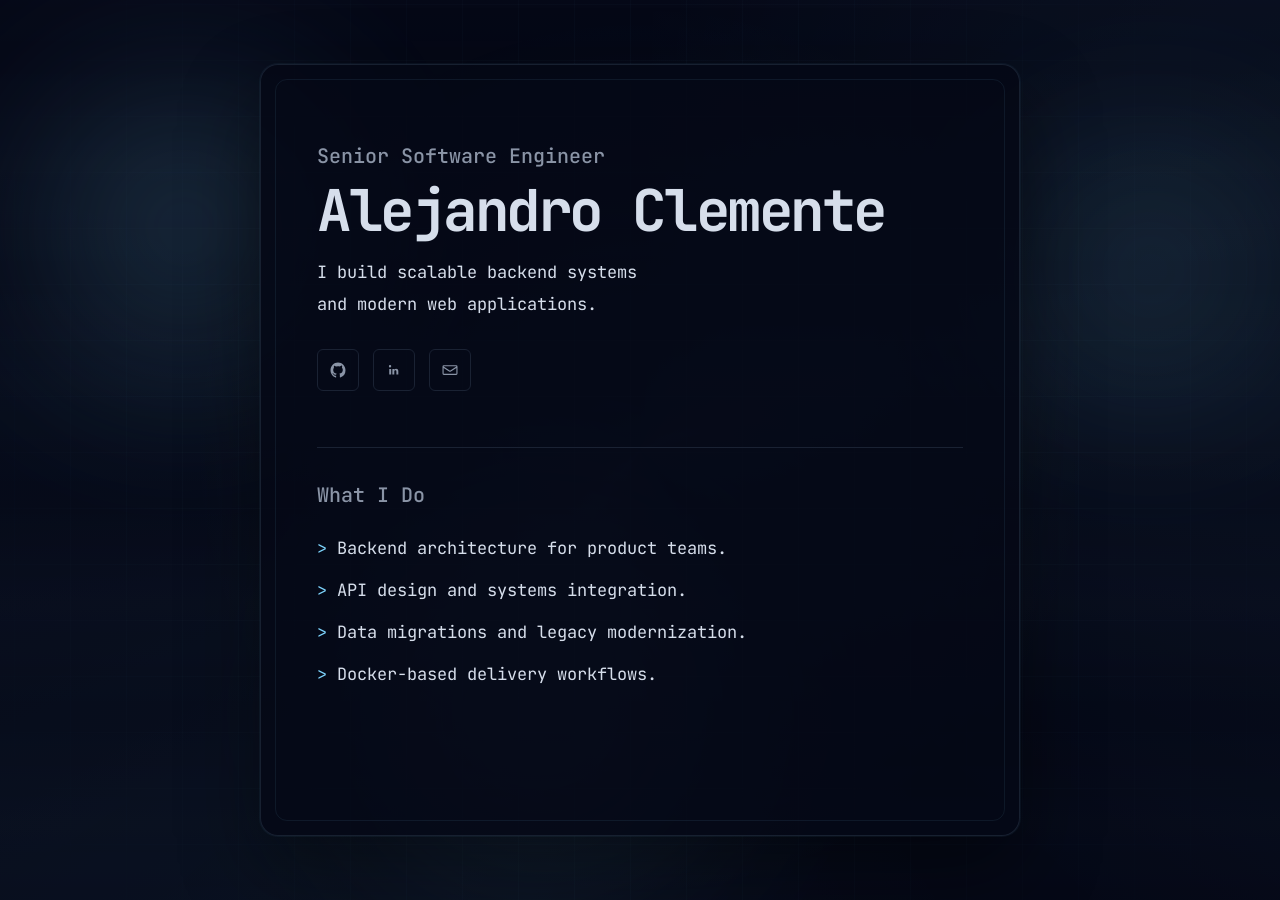
==== commit dd8c96c3: "animation added" ====
--- a/docs/index.html
+++ b/docs/index.html
@@ -13,6 +13,13 @@
 </head>
 
 <body>
+    <div class="ambient" aria-hidden="true">
+        <span class="ambient-orb ambient-orb-a"></span>
+        <span class="ambient-orb ambient-orb-b"></span>
+        <span class="ambient-orb ambient-orb-c"></span>
+        <span class="ambient-grid"></span>
+    </div>
+
     <main class="page" id="app">
         <section class="hero">
             <p class="hero-role" id="hero-role"></p>
--- a/docs/styles.css
+++ b/docs/styles.css
@@ -18,6 +18,8 @@
 }
 
 body {
+    min-height: 100vh;
+    overflow-x: hidden;
     background: var(--bg);
     color: var(--text);
     font-family: "JetBrains Mono", monospace;
@@ -25,6 +27,115 @@
     line-height: 1.9;
     -webkit-font-smoothing: antialiased;
     text-rendering: optimizeLegibility;
+    display: grid;
+    place-items: center;
+    padding: 48px 20px;
+}
+
+.ambient {
+    position: fixed;
+    inset: 0;
+    overflow: hidden;
+    pointer-events: none;
+    z-index: 0;
+}
+
+.ambient-orb,
+.ambient-grid {
+    position: absolute;
+    pointer-events: none;
+}
+
+.ambient::before,
+.ambient::after {
+    content: "";
+    position: absolute;
+    inset: -18%;
+    pointer-events: none;
+}
+
+.ambient::before {
+    background:
+        radial-gradient(circle at center, rgba(125, 211, 252, 0.12), transparent 42%),
+        conic-gradient(from 0deg, transparent 0deg, rgba(125, 211, 252, 0.08) 70deg, transparent 140deg, rgba(125, 211, 252, 0.07) 220deg, transparent 300deg);
+    opacity: 0.6;
+    animation: haloSpin 28s linear infinite;
+}
+
+.ambient::after {
+    background:
+        linear-gradient(transparent 0, rgba(125, 211, 252, 0.04) 48%, transparent 100%);
+    background-size: 100% 220px;
+    opacity: 0.35;
+    animation: scanlineDrift 10s linear infinite;
+}
+
+.ambient-orb {
+    border-radius: 999px;
+    filter: blur(84px);
+    opacity: 0.72;
+}
+
+.ambient-orb-a {
+    top: 2%;
+    left: -2%;
+    width: 420px;
+    height: 420px;
+    background: radial-gradient(circle, rgba(125, 211, 252, 0.34), transparent 68%);
+    animation: floatA 16s ease-in-out infinite alternate;
+}
+
+.ambient-orb-b {
+    right: -4%;
+    top: 10%;
+    width: 360px;
+    height: 360px;
+    background: radial-gradient(circle, rgba(125, 211, 252, 0.24), transparent 70%);
+    animation: floatB 20s ease-in-out infinite alternate;
+}
+
+.ambient-orb-c {
+    left: 22%;
+    bottom: -8%;
+    width: 520px;
+    height: 520px;
+    background: radial-gradient(circle, rgba(125, 211, 252, 0.18), transparent 72%);
+    animation: floatC 24s ease-in-out infinite alternate;
+}
+
+.ambient-grid {
+    inset: -12%;
+    background-image:
+        linear-gradient(rgba(125, 211, 252, 0.12) 1px, transparent 1px),
+        linear-gradient(90deg, rgba(125, 211, 252, 0.12) 1px, transparent 1px);
+    background-size: 56px 56px;
+    mask-image: radial-gradient(circle at center, rgba(0, 0, 0, 0.82), transparent 80%);
+    opacity: 0.48;
+    transform-origin: center;
+    animation: gridShift 16s linear infinite, gridPulse 7s ease-in-out infinite alternate;
+}
+
+.page {
+    width: min(92%, var(--max-width));
+    margin: 0 auto;
+    padding: 72px 56px 88px;
+    background: rgba(5, 8, 22, 0.88);
+    border: 1px solid rgba(26, 34, 51, 0.92);
+    border-radius: 18px;
+    box-shadow:
+        0 0 0 1px rgba(125, 211, 252, 0.05),
+        0 32px 80px rgba(0, 0, 0, 0.45);
+    position: relative;
+    z-index: 1;
+}
+
+.page::before {
+    content: "";
+    position: absolute;
+    inset: 14px;
+    border: 1px solid rgba(125, 211, 252, 0.08);
+    border-radius: 12px;
+    pointer-events: none;
 }
 
 a {
@@ -34,12 +145,6 @@
 
 svg {
     display: block;
-}
-
-.page {
-    width: min(92%, var(--max-width));
-    margin: 0 auto;
-    padding: 96px 0 120px;
 }
 
 .hero,
@@ -127,7 +232,11 @@
 
 @media (max-width: 640px) {
     .page {
-        padding: 72px 0 88px;
+        padding: 48px 24px 56px;
+    }
+
+    .page::before {
+        inset: 10px;
     }
 
     .hero,
@@ -139,3 +248,73 @@
         font-size: 16px;
     }
 }
+
+@keyframes gridShift {
+    0% {
+        transform: perspective(1100px) rotateX(72deg) translate3d(0, 0, 0) scale(1.08);
+    }
+
+    100% {
+        transform: perspective(1100px) rotateX(72deg) translate3d(32px, 32px, 0) scale(1.14);
+    }
+}
+
+@keyframes floatA {
+    0% {
+        transform: translate3d(0, 0, 0) scale(1);
+    }
+
+    100% {
+        transform: translate3d(110px, 48px, 0) scale(1.08);
+    }
+}
+
+@keyframes floatB {
+    0% {
+        transform: translate3d(0, 0, 0) scale(1);
+    }
+
+    100% {
+        transform: translate3d(-76px, 96px, 0) scale(1.12);
+    }
+}
+
+@keyframes floatC {
+    0% {
+        transform: translate3d(0, 0, 0) scale(1);
+    }
+
+    100% {
+        transform: translate3d(62px, -82px, 0) scale(1.06);
+    }
+}
+
+@keyframes gridPulse {
+    0% {
+        opacity: 0.3;
+    }
+
+    100% {
+        opacity: 0.52;
+    }
+}
+
+@keyframes haloSpin {
+    0% {
+        transform: rotate(0deg) scale(1);
+    }
+
+    100% {
+        transform: rotate(360deg) scale(1.08);
+    }
+}
+
+@keyframes scanlineDrift {
+    0% {
+        transform: translateY(-220px);
+    }
+
+    100% {
+        transform: translateY(220px);
+    }
+}
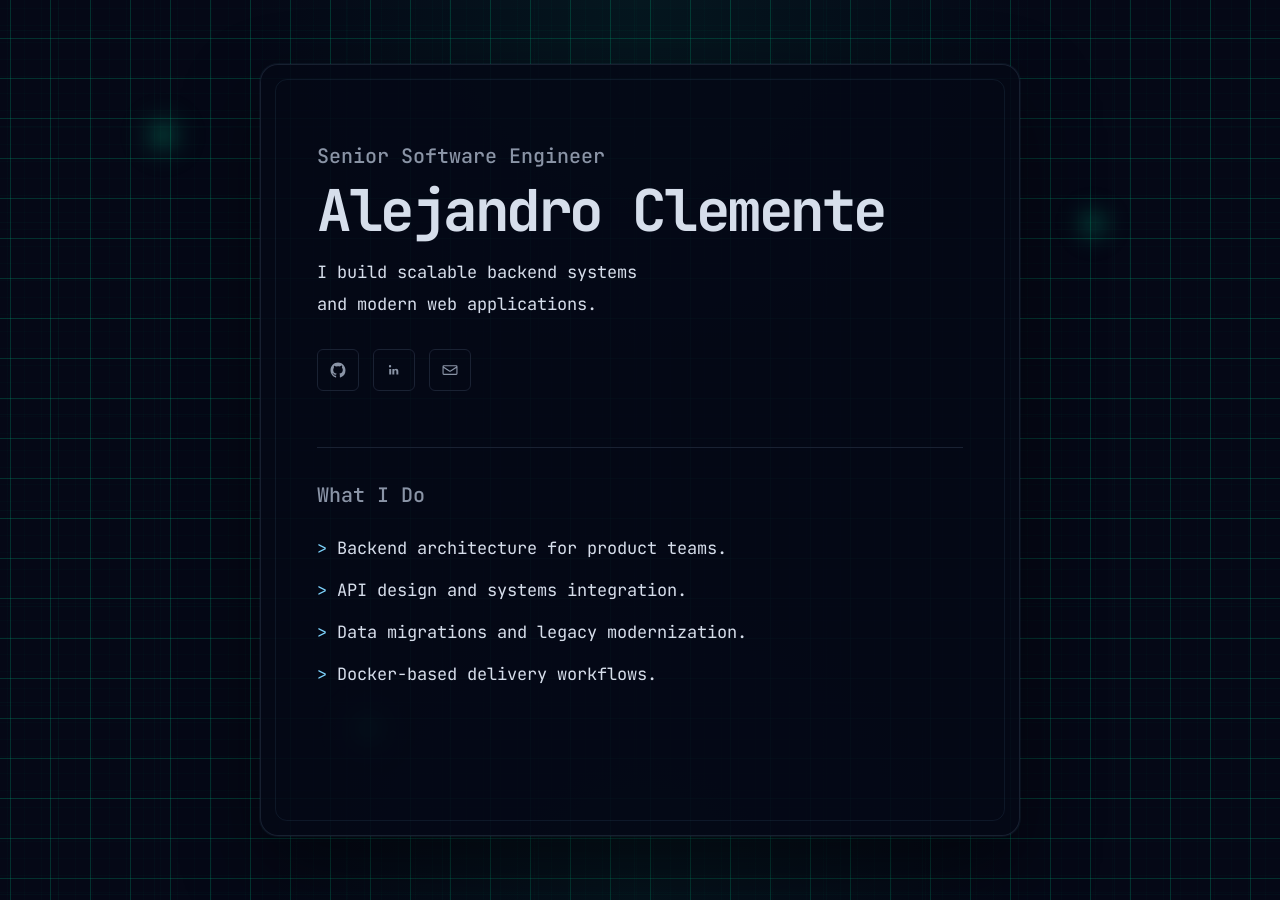
==== commit 90bc1205: "styles folder created" ====
--- a/docs/index.html
+++ b/docs/index.html
@@ -9,7 +9,8 @@
     <link rel="preconnect" href="https://fonts.googleapis.com">
     <link rel="preconnect" href="https://fonts.gstatic.com" crossorigin>
     <link href="https://fonts.googleapis.com/css2?family=JetBrains+Mono:wght@400;500;700&display=swap" rel="stylesheet">
-    <link rel="stylesheet" href="styles.css">
+    <link rel="stylesheet" href="styles/main.css">
+    <link rel="stylesheet" href="styles/ambient.css">
 </head>
 
 <body>
--- a/docs/styles/main.css
+++ b/docs/styles/main.css
@@ -0,0 +1,171 @@
+:root {
+    --bg: #050816;
+    --text: #d6deeb;
+    --muted: #8a94a6;
+    --line: #1a2233;
+    --accent: #7dd3fc;
+    --grid-accent: #00c78a;
+    --max-width: 760px;
+}
+
+* {
+    box-sizing: border-box;
+    margin: 0;
+    padding: 0;
+}
+
+html {
+    scroll-behavior: smooth;
+}
+
+body {
+    min-height: 100vh;
+    overflow-x: hidden;
+    background:
+        radial-gradient(circle at top, rgba(0, 199, 138, 0.08), transparent 36%),
+        radial-gradient(circle at bottom, rgba(0, 199, 138, 0.06), transparent 34%),
+        var(--bg);
+    color: var(--text);
+    font-family: "JetBrains Mono", monospace;
+    font-size: 17px;
+    line-height: 1.9;
+    -webkit-font-smoothing: antialiased;
+    text-rendering: optimizeLegibility;
+    display: grid;
+    place-items: center;
+    padding: 48px 20px;
+}
+
+.page {
+    width: min(92%, var(--max-width));
+    margin: 0 auto;
+    padding: 72px 56px 88px;
+    background: rgba(5, 8, 22, 0.88);
+    border: 1px solid rgba(26, 34, 51, 0.92);
+    border-radius: 18px;
+    box-shadow:
+        0 0 0 1px rgba(125, 211, 252, 0.05),
+        0 32px 80px rgba(0, 0, 0, 0.45);
+    position: relative;
+    z-index: 1;
+}
+
+.page::before {
+    content: "";
+    position: absolute;
+    inset: 14px;
+    border: 1px solid rgba(125, 211, 252, 0.08);
+    border-radius: 12px;
+    pointer-events: none;
+}
+
+a {
+    color: inherit;
+    text-decoration: none;
+}
+
+svg {
+    display: block;
+}
+
+.hero,
+.section {
+    padding-bottom: 56px;
+}
+
+.hero-role,
+.section-title {
+    color: var(--muted);
+    font-size: 20px;
+    font-weight: 500;
+}
+
+.hero-name {
+    margin-top: 8px;
+    font-size: clamp(2.2rem, 6vw, 3.6rem);
+    line-height: 0.95;
+    letter-spacing: -0.06em;
+}
+
+.hero-summary {
+    margin-top: 18px;
+    max-width: 32ch;
+    color: var(--text);
+}
+
+.hero-links {
+    display: flex;
+    gap: 14px;
+    margin-top: 28px;
+}
+
+.icon-link {
+    display: inline-flex;
+    align-items: center;
+    justify-content: center;
+    width: 42px;
+    height: 42px;
+    border: 1px solid var(--line);
+    border-radius: 6px;
+    color: var(--muted);
+    transition: border-color 0.2s ease, color 0.2s ease, transform 0.2s ease;
+}
+
+.icon-link:hover {
+    color: var(--accent);
+    border-color: var(--accent);
+    transform: translateY(-1px);
+}
+
+.icon-link-mark {
+    display: grid;
+    place-items: center;
+    width: 100%;
+    height: 100%;
+}
+
+.icon-link-mark svg {
+    width: 18px;
+    height: 18px;
+    fill: currentColor;
+}
+
+.section {
+    border-top: 1px solid var(--line);
+    padding-top: 28px;
+}
+
+.plain-list {
+    list-style: none;
+    display: grid;
+    gap: 10px;
+    margin-top: 18px;
+}
+
+.plain-list li {
+    color: var(--text);
+}
+
+.plain-list li::before {
+    content: "> ";
+    color: var(--accent);
+}
+
+@media (max-width: 640px) {
+    .page {
+        padding: 48px 24px 56px;
+    }
+
+    .page::before {
+        inset: 10px;
+    }
+
+    .hero,
+    .section {
+        padding-bottom: 44px;
+    }
+
+    body {
+        font-size: 16px;
+    }
+}
--- a/docs/styles/ambient.css
+++ b/docs/styles/ambient.css
@@ -0,0 +1,156 @@
+.ambient {
+    position: fixed;
+    inset: 0;
+    overflow: hidden;
+    pointer-events: none;
+    z-index: 0;
+}
+
+.ambient-orb,
+.ambient-grid {
+    position: absolute;
+    pointer-events: none;
+}
+
+.ambient::before,
+.ambient::after {
+    content: "";
+    position: absolute;
+    inset: -18%;
+    pointer-events: none;
+}
+
+.ambient::before {
+    background:
+        linear-gradient(rgba(0, 199, 138, 0.1) 1px, transparent 1px),
+        linear-gradient(90deg, rgba(0, 199, 138, 0.1) 1px, transparent 1px);
+    background-size: 96px 96px;
+    opacity: 0.38;
+    transform-origin: center;
+    animation: gridRotate 30s linear infinite;
+}
+
+.ambient::after {
+    background:
+        repeating-linear-gradient(0deg, transparent 0 16px, rgba(0, 199, 138, 0.08) 16px 17px),
+        repeating-linear-gradient(90deg, transparent 0 16px, rgba(0, 199, 138, 0.08) 16px 17px);
+    opacity: 0.32;
+    animation: scanlineDrift 10s linear infinite;
+}
+
+.ambient-orb {
+    border-radius: 999px;
+    filter: blur(10px);
+    opacity: 0.95;
+}
+
+.ambient-orb-a {
+    top: 14%;
+    left: 12%;
+    width: 18px;
+    height: 18px;
+    background: radial-gradient(circle, rgba(0, 199, 138, 0.95), rgba(0, 199, 138, 0.1) 72%, transparent 100%);
+    box-shadow: 0 0 32px rgba(0, 199, 138, 0.7);
+    animation: nodeA 7s ease-in-out infinite alternate;
+}
+
+.ambient-orb-b {
+    right: 14%;
+    top: 24%;
+    width: 16px;
+    height: 16px;
+    background: radial-gradient(circle, rgba(0, 199, 138, 0.92), rgba(0, 199, 138, 0.1) 72%, transparent 100%);
+    box-shadow: 0 0 28px rgba(0, 199, 138, 0.62);
+    animation: nodeB 9s ease-in-out infinite alternate;
+}
+
+.ambient-orb-c {
+    left: 28%;
+    bottom: 18%;
+    width: 20px;
+    height: 20px;
+    background: radial-gradient(circle, rgba(0, 199, 138, 0.98), rgba(0, 199, 138, 0.1) 72%, transparent 100%);
+    box-shadow: 0 0 36px rgba(0, 199, 138, 0.74);
+    animation: nodeC 8s ease-in-out infinite alternate;
+}
+
+.ambient-grid {
+    inset: -18%;
+    background-image:
+        linear-gradient(rgba(0, 199, 138, 0.3) 1px, transparent 1px),
+        linear-gradient(90deg, rgba(0, 199, 138, 0.3) 1px, transparent 1px);
+    background-size: 40px 40px;
+    opacity: 0.72;
+    transform-origin: center;
+    animation: gridShift 8s linear infinite, gridPulse 3.5s ease-in-out infinite alternate;
+}
+
+@keyframes gridShift {
+    0% {
+        transform: perspective(1100px) rotateX(72deg) translate3d(0, 0, 0) scale(1.08);
+    }
+
+    100% {
+        transform: perspective(1100px) rotateX(72deg) translate3d(44px, 44px, 0) scale(1.16);
+    }
+}
+
+@keyframes nodeA {
+    0% {
+        transform: translate3d(0, 0, 0) scale(1);
+    }
+
+    100% {
+        transform: translate3d(112px, 56px, 0) scale(1.45);
+    }
+}
+
+@keyframes nodeB {
+    0% {
+        transform: translate3d(0, 0, 0) scale(1);
+    }
+
+    100% {
+        transform: translate3d(-120px, 84px, 0) scale(1.35);
+    }
+}
+
+@keyframes nodeC {
+    0% {
+        transform: translate3d(0, 0, 0) scale(1);
+    }
+
+    100% {
+        transform: translate3d(88px, -98px, 0) scale(1.4);
+    }
+}
+
+@keyframes gridPulse {
+    0% {
+        opacity: 0.4;
+    }
+
+    100% {
+        opacity: 0.82;
+    }
+}
+
+@keyframes gridRotate {
+    0% {
+        transform: rotate(0deg) scale(1);
+    }
+
+    100% {
+        transform: rotate(8deg) scale(1.04);
+    }
+}
+
+@keyframes scanlineDrift {
+    0% {
+        transform: translate3d(0, -120px, 0);
+    }
+
+    100% {
+        transform: translate3d(120px, 120px, 0);
+    }
+}
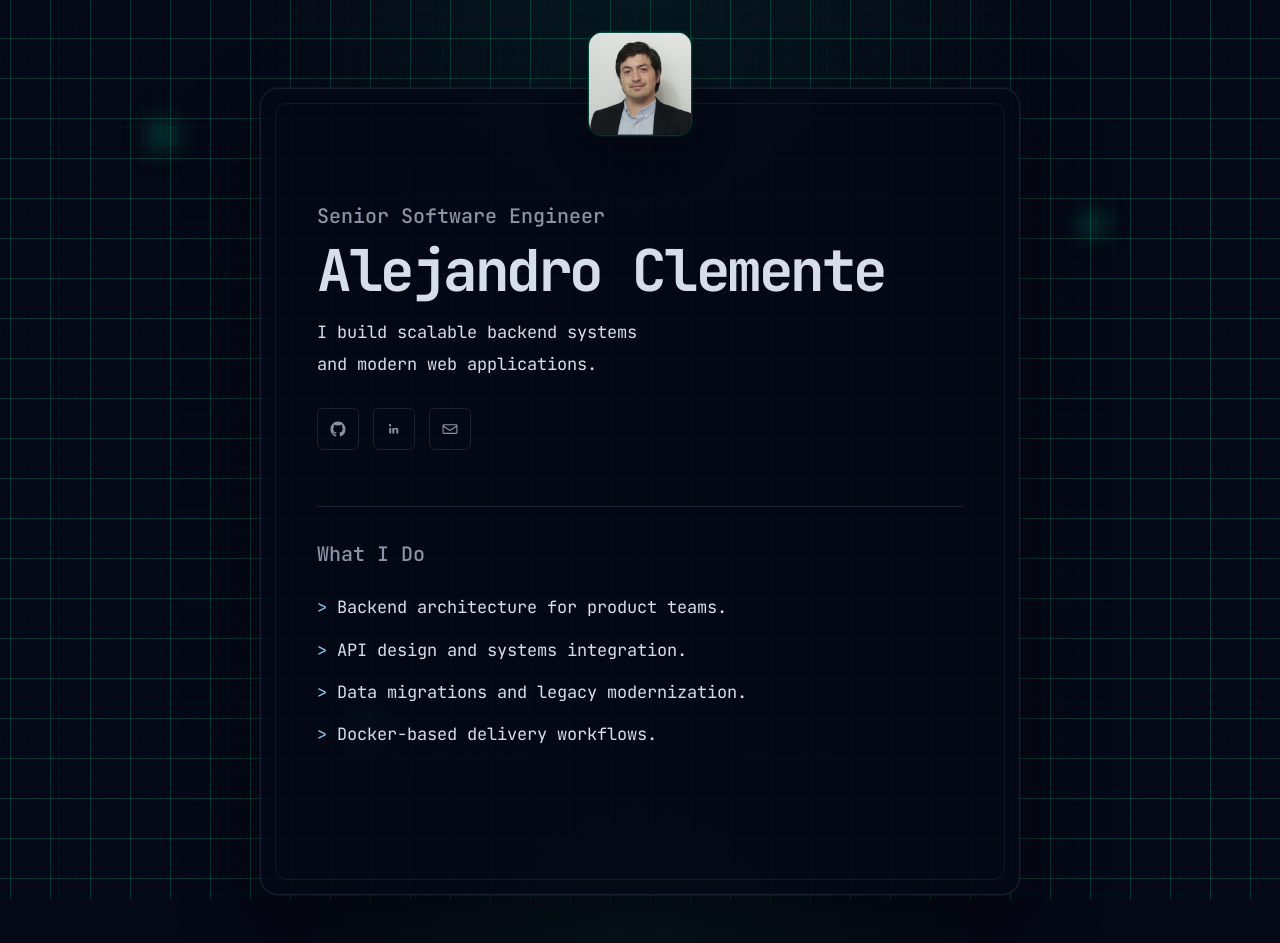
==== commit 7fa5f55e: "photo added & gitignore added" ====
--- a/docs/index.html
+++ b/docs/index.html
@@ -6,6 +6,10 @@
     <meta name="viewport" content="width=device-width, initial-scale=1.0" />
     <title>Alejandro Clemente | Senior Software Engineer</title>
     <meta name="description" content="Senior software engineer focused on scalable backend systems and modern web applications." />
+    <meta name="theme-color" content="#050816">
+    <link rel="icon" href="favicon.svg?v=2" type="image/svg+xml">
+    <link rel="shortcut icon" href="favicon.svg?v=2" type="image/svg+xml">
+    <link rel="mask-icon" href="favicon.svg?v=2" color="#00c78a">
     <link rel="preconnect" href="https://fonts.googleapis.com">
     <link rel="preconnect" href="https://fonts.gstatic.com" crossorigin>
     <link href="https://fonts.googleapis.com/css2?family=JetBrains+Mono:wght@400;500;700&display=swap" rel="stylesheet">
@@ -22,6 +26,10 @@
     </div>
 
     <main class="page" id="app">
+        <figure class="page-photo">
+            <img src="assets/ac.jpeg" alt="Portrait of Alejandro Clemente" class="page-photo-image">
+        </figure>
+
         <section class="hero">
             <p class="hero-role" id="hero-role"></p>
             <h1 class="hero-name" id="hero-name"></h1>
--- a/docs/styles/main.css
+++ b/docs/styles/main.css
@@ -38,8 +38,8 @@
 
 .page {
     width: min(92%, var(--max-width));
-    margin: 0 auto;
-    padding: 72px 56px 88px;
+    margin: 40px auto 0;
+    padding: 108px 56px 88px;
     background: rgba(5, 8, 22, 0.88);
     border: 1px solid rgba(26, 34, 51, 0.92);
     border-radius: 18px;
@@ -57,6 +57,26 @@
     border: 1px solid rgba(125, 211, 252, 0.08);
     border-radius: 12px;
     pointer-events: none;
+}
+
+.page-photo {
+    position: absolute;
+    top: 0;
+    left: 50%;
+    margin: 0;
+    transform: translate(-50%, -50%);
+    z-index: 2;
+}
+
+.page-photo-image {
+    width: 104px;
+    height: 104px;
+    object-fit: cover;
+    border-radius: 14px;
+    border: 1px solid rgba(0, 199, 138, 0.28);
+    box-shadow:
+        0 0 0 1px rgba(0, 199, 138, 0.08),
+        0 18px 40px rgba(0, 0, 0, 0.28);
 }
 
 a {
@@ -153,7 +173,8 @@
 
 @media (max-width: 640px) {
     .page {
-        padding: 48px 24px 56px;
+        margin-top: 32px;
+        padding: 88px 24px 56px;
     }
 
     .page::before {
@@ -165,6 +186,15 @@
         padding-bottom: 44px;
     }
 
+    .page-photo {
+        transform: translate(-50%, -44%);
+    }
+
+    .page-photo-image {
+        width: 88px;
+        height: 88px;
+    }
+
     body {
         font-size: 16px;
     }
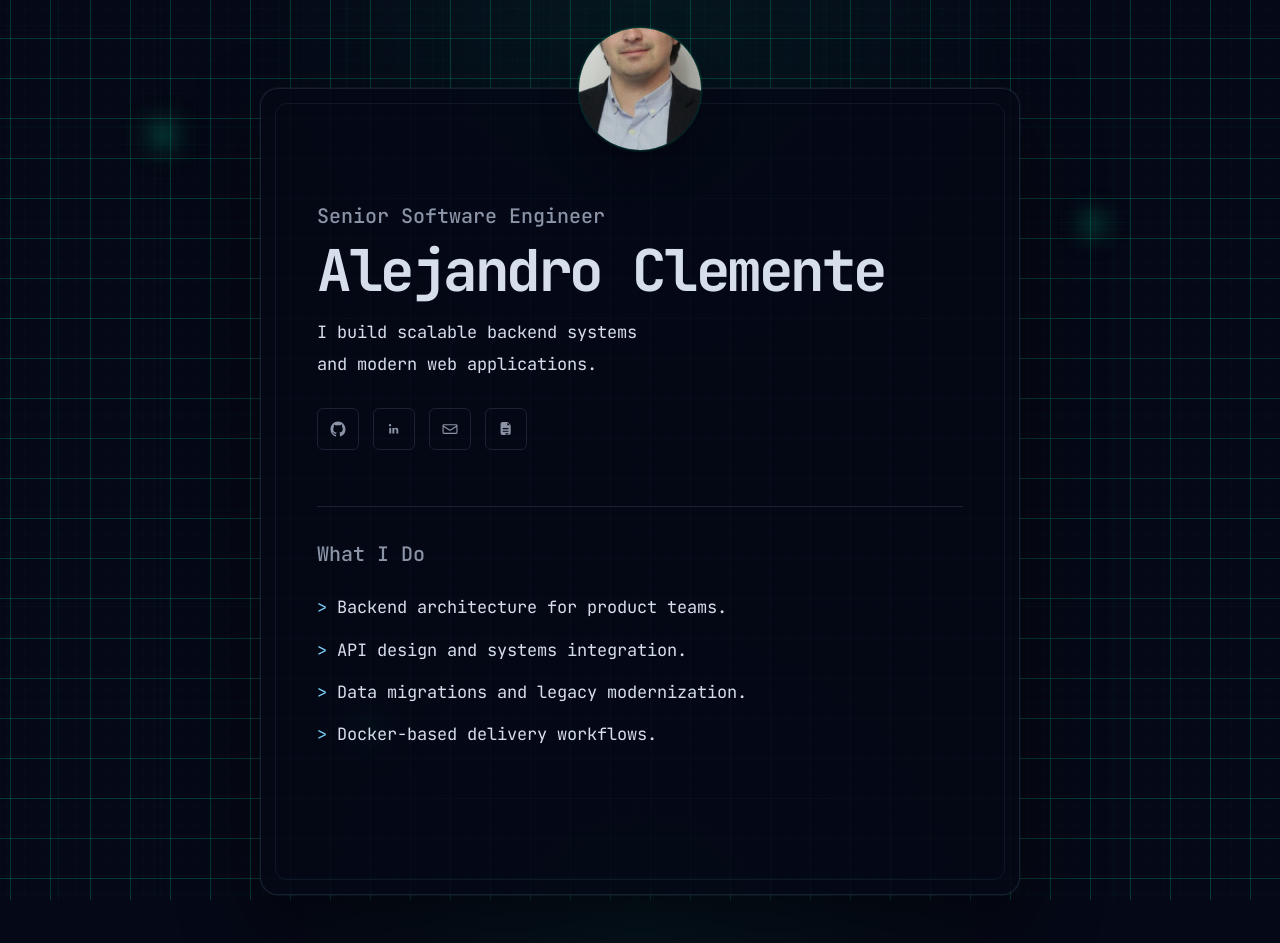
==== commit 4fc793d4: "new photo added" ====
--- a/docs/index.html
+++ b/docs/index.html
@@ -6,7 +6,20 @@
     <meta name="viewport" content="width=device-width, initial-scale=1.0" />
     <title>Alejandro Clemente | Senior Software Engineer</title>
     <meta name="description" content="Senior software engineer focused on scalable backend systems and modern web applications." />
+    <link rel="canonical" href="https://aclemente.dev/">
     <meta name="theme-color" content="#050816">
+    <meta property="og:type" content="website">
+    <meta property="og:title" content="Alejandro Clemente | Senior Software Engineer">
+    <meta property="og:description" content="Senior software engineer focused on scalable backend systems and modern web applications.">
+    <meta property="og:url" content="https://aclemente.dev/">
+    <meta property="og:site_name" content="Alejandro Clemente">
+    <meta property="og:image" content="https://aclemente.dev/assets/ac.jpeg">
+    <meta property="og:image:alt" content="Portrait of Alejandro Clemente">
+    <meta name="twitter:card" content="summary_large_image">
+    <meta name="twitter:title" content="Alejandro Clemente | Senior Software Engineer">
+    <meta name="twitter:description" content="Senior software engineer focused on scalable backend systems and modern web applications.">
+    <meta name="twitter:image" content="https://aclemente.dev/assets/ac.jpeg">
+    <meta name="twitter:image:alt" content="Portrait of Alejandro Clemente">
     <link rel="icon" href="favicon.svg?v=2" type="image/svg+xml">
     <link rel="shortcut icon" href="favicon.svg?v=2" type="image/svg+xml">
     <link rel="mask-icon" href="favicon.svg?v=2" color="#00c78a">
@@ -14,6 +27,7 @@
     <link rel="preconnect" href="https://fonts.gstatic.com" crossorigin>
     <link href="https://fonts.googleapis.com/css2?family=JetBrains+Mono:wght@400;500;700&display=swap" rel="stylesheet">
     <link rel="stylesheet" href="styles/main.css">
+    <link rel="stylesheet" href="styles/photo.css">
     <link rel="stylesheet" href="styles/ambient.css">
 </head>
 
@@ -27,7 +41,9 @@
 
     <main class="page" id="app">
         <figure class="page-photo">
-            <img src="assets/ac.jpeg" alt="Portrait of Alejandro Clemente" class="page-photo-image">
+            <div class="page-photo-frame">
+                <img src="assets/ac.jpeg" alt="Portrait of Alejandro Clemente" class="page-photo-image">
+            </div>
         </figure>
 
         <section class="hero">
--- a/docs/styles/main.css
+++ b/docs/styles/main.css
@@ -57,26 +57,6 @@
     border: 1px solid rgba(125, 211, 252, 0.08);
     border-radius: 12px;
     pointer-events: none;
-}
-
-.page-photo {
-    position: absolute;
-    top: 0;
-    left: 50%;
-    margin: 0;
-    transform: translate(-50%, -50%);
-    z-index: 2;
-}
-
-.page-photo-image {
-    width: 104px;
-    height: 104px;
-    object-fit: cover;
-    border-radius: 14px;
-    border: 1px solid rgba(0, 199, 138, 0.28);
-    box-shadow:
-        0 0 0 1px rgba(0, 199, 138, 0.08),
-        0 18px 40px rgba(0, 0, 0, 0.28);
 }
 
 a {
@@ -186,15 +166,6 @@
         padding-bottom: 44px;
     }
 
-    .page-photo {
-        transform: translate(-50%, -44%);
-    }
-
-    .page-photo-image {
-        width: 88px;
-        height: 88px;
-    }
-
     body {
         font-size: 16px;
     }
--- a/docs/styles/photo.css
+++ b/docs/styles/photo.css
@@ -0,0 +1,45 @@
+.page-photo {
+    position: absolute;
+    top: 0;
+    left: 50%;
+    margin: 0;
+    transform: translate(-50%, -50%);
+    z-index: 2;
+}
+
+.page-photo-frame {
+    width: 124px;
+    height: 124px;
+    overflow: hidden;
+    border-radius: 90px;
+    border: 1px solid rgba(2, 175, 123, 0.28);
+    box-shadow:
+        0 0 0 1px rgba(0, 199, 138, 0.08),
+        0 18px 40px rgba(0, 0, 0, 0.28);
+}
+
+.page-photo-image {
+    width: 100%;
+    height: 100%;
+    object-fit: cover;
+    object-position: center 80%;
+    transform: scale(1.7);
+    transform-origin: center bottom;
+
+}
+
+@media (max-width: 640px) {
+    .page-photo {
+        transform: translate(-50%, -44%);
+    }
+
+    .page-photo-frame {
+        width: 88px;
+        height: 88px;
+    }
+
+    .page-photo-image {
+        width: 100%;
+        height: 100%;
+    }
+}
--- a/docs/styles/ambient.css
+++ b/docs/styles/ambient.css
@@ -1,3 +1,8 @@
+.ambient {
+    --ambient-green-rgb: 0, 199, 138;
+    --ambient-green: #00c78a;
+}
+
 .ambient {
     position: fixed;
     inset: 0;
@@ -22,8 +27,8 @@
 
 .ambient::before {
     background:
-        linear-gradient(rgba(0, 199, 138, 0.1) 1px, transparent 1px),
-        linear-gradient(90deg, rgba(0, 199, 138, 0.1) 1px, transparent 1px);
+        linear-gradient(rgba(var(--ambient-green-rgb), 0.11) 1px, transparent 1px),
+        linear-gradient(90deg, rgba(var(--ambient-green-rgb), 0.11) 1px, transparent 1px);
     background-size: 96px 96px;
     opacity: 0.38;
     transform-origin: center;
@@ -32,8 +37,8 @@
 
 .ambient::after {
     background:
-        repeating-linear-gradient(0deg, transparent 0 16px, rgba(0, 199, 138, 0.08) 16px 17px),
-        repeating-linear-gradient(90deg, transparent 0 16px, rgba(0, 199, 138, 0.08) 16px 17px);
+        repeating-linear-gradient(0deg, transparent 0 16px, rgba(var(--ambient-green-rgb), 0.09) 16px 17px),
+        repeating-linear-gradient(90deg, transparent 0 16px, rgba(var(--ambient-green-rgb), 0.09) 16px 17px);
     opacity: 0.32;
     animation: scanlineDrift 10s linear infinite;
 }
@@ -49,8 +54,8 @@
     left: 12%;
     width: 18px;
     height: 18px;
-    background: radial-gradient(circle, rgba(0, 199, 138, 0.95), rgba(0, 199, 138, 0.1) 72%, transparent 100%);
-    box-shadow: 0 0 32px rgba(0, 199, 138, 0.7);
+    background: radial-gradient(circle, rgba(var(--ambient-green-rgb), 0.96), rgba(var(--ambient-green-rgb), 0.12) 72%, transparent 100%);
+    box-shadow: 0 0 32px rgba(var(--ambient-green-rgb), 0.72);
     animation: nodeA 7s ease-in-out infinite alternate;
 }
 
@@ -59,8 +64,8 @@
     top: 24%;
     width: 16px;
     height: 16px;
-    background: radial-gradient(circle, rgba(0, 199, 138, 0.92), rgba(0, 199, 138, 0.1) 72%, transparent 100%);
-    box-shadow: 0 0 28px rgba(0, 199, 138, 0.62);
+    background: radial-gradient(circle, rgba(var(--ambient-green-rgb), 0.94), rgba(var(--ambient-green-rgb), 0.12) 72%, transparent 100%);
+    box-shadow: 0 0 28px rgba(var(--ambient-green-rgb), 0.64);
     animation: nodeB 9s ease-in-out infinite alternate;
 }
 
@@ -69,16 +74,16 @@
     bottom: 18%;
     width: 20px;
     height: 20px;
-    background: radial-gradient(circle, rgba(0, 199, 138, 0.98), rgba(0, 199, 138, 0.1) 72%, transparent 100%);
-    box-shadow: 0 0 36px rgba(0, 199, 138, 0.74);
+    background: radial-gradient(circle, rgba(var(--ambient-green-rgb), 0.99), rgba(var(--ambient-green-rgb), 0.12) 72%, transparent 100%);
+    box-shadow: 0 0 36px rgba(var(--ambient-green-rgb), 0.76);
     animation: nodeC 8s ease-in-out infinite alternate;
 }
 
 .ambient-grid {
     inset: -18%;
     background-image:
-        linear-gradient(rgba(0, 199, 138, 0.3) 1px, transparent 1px),
-        linear-gradient(90deg, rgba(0, 199, 138, 0.3) 1px, transparent 1px);
+        linear-gradient(rgba(var(--ambient-green-rgb), 0.34) 1px, transparent 1px),
+        linear-gradient(90deg, rgba(var(--ambient-green-rgb), 0.34) 1px, transparent 1px);
     background-size: 40px 40px;
     opacity: 0.72;
     transform-origin: center;
